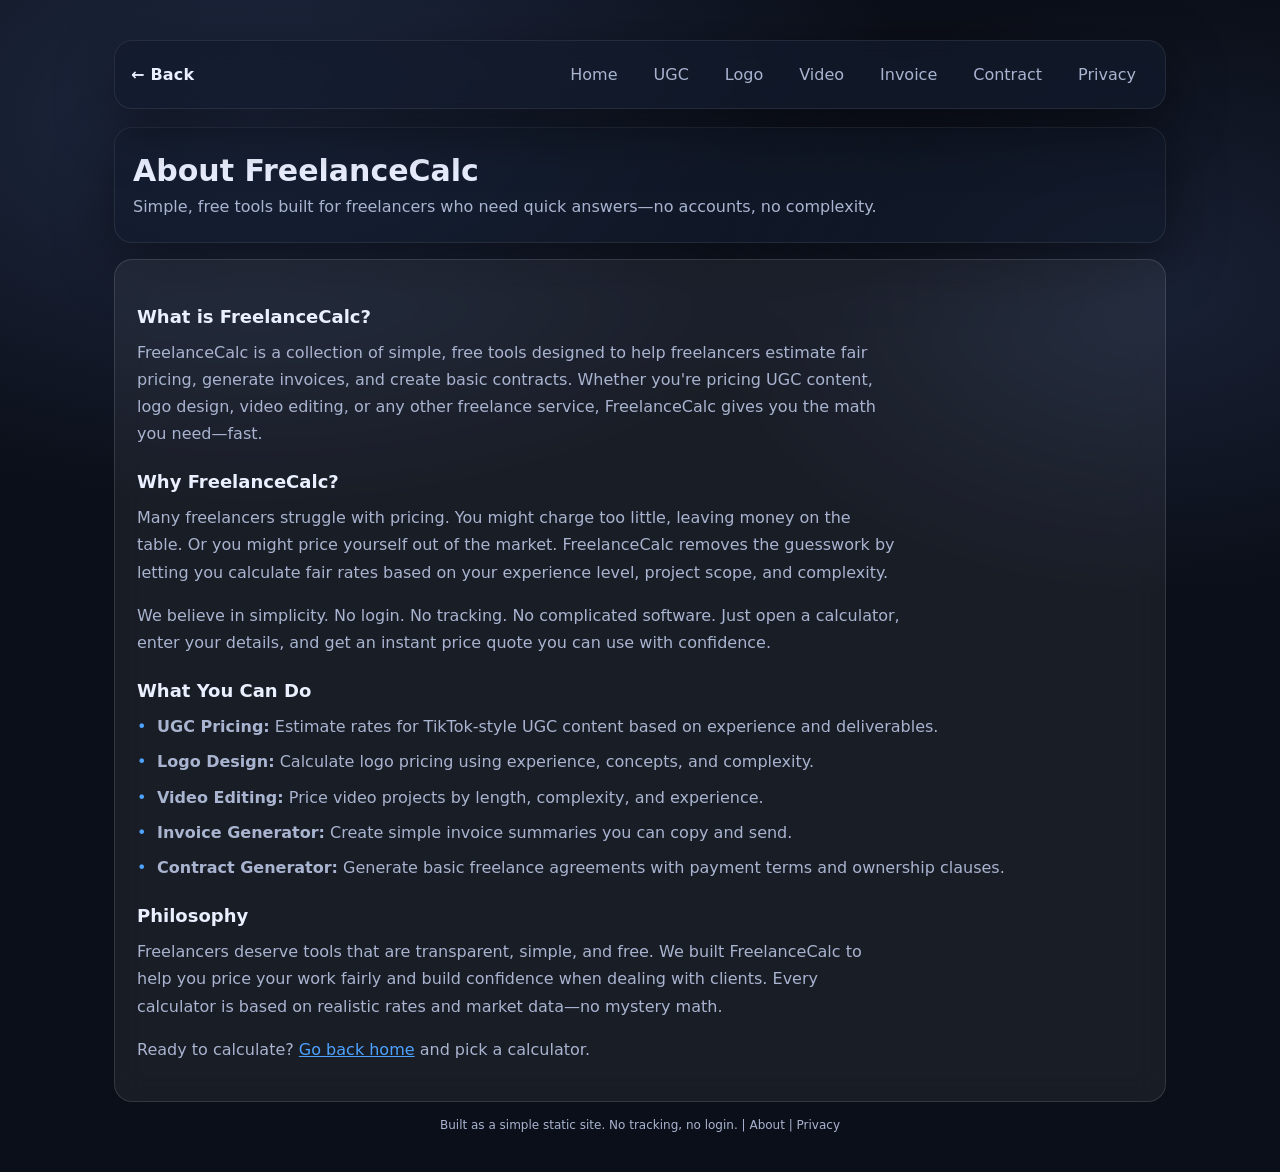
==== about.html/about.html @ f02cfab7 "test" ====
<!doctype html>
<html lang="en">
<head>
  <meta charset="utf-8" />
  <meta name="viewport" content="width=device-width, initial-scale=1" />
  <title>About FreelanceCalc</title>
  <meta name="description" content="Simple free tools for freelancers to estimate pricing, generate invoices, and create contracts." />
  <link rel="stylesheet" href="../style.css/style.css" />
  <style>
    .content-section {
      margin-top: 20px;
    }

    .content-section h2 {
      font-size: 18px;
      margin: 24px 0 12px 0;
      color: var(--text);
    }

    .content-section p {
      line-height: 1.7;
      color: var(--muted);
      margin: 0 0 16px 0;
      max-width: 75ch;
    }

    .content-section ul {
      list-style: none;
      padding: 0;
      margin: 0 0 16px 0;
    }

    .content-section li {
      line-height: 1.7;
      color: var(--muted);
      margin: 8px 0;
      padding-left: 20px;
      position: relative;
    }

    .content-section li:before {
      content: "•";
      position: absolute;
      left: 0;
      color: var(--accent);
    }
  </style>
</head>

<body>
  <div class="container">
    <div class="nav">
      <div class="brand">
        <a href="../index.html/index.html" style="text-decoration: none; display: flex; align-items: center; gap: 10px; font-weight: 800;">← Back</a>
      </div>
      <div class="navlinks">
        <a href="../index.html/index.html">Home</a>
        <a href="../ugc.html/ugc.html">UGC</a>
        <a href="../logo.html/logo.html">Logo</a>
        <a href="../video.html/video.html">Video</a>
        <a href="../invoice.html/invoice.html">Invoice</a>
        <a href="../contract.html/contract.html">Contract</a>
        <a href="../privacy.html/privacy.html">Privacy</a>
      </div>
    </div>

    <div class="hero">
      <h1>About FreelanceCalc</h1>
      <p>Simple, free tools built for freelancers who need quick answers—no accounts, no complexity.</p>
    </div>

    <div class="grid">
      <div class="card">
        <div class="content-section">
          <h2>What is FreelanceCalc?</h2>
          <p>
            FreelanceCalc is a collection of simple, free tools designed to help freelancers estimate fair pricing, generate invoices, and create basic contracts. Whether you're pricing UGC content, logo design, video editing, or any other freelance service, FreelanceCalc gives you the math you need—fast.
          </p>

          <h2>Why FreelanceCalc?</h2>
          <p>
            Many freelancers struggle with pricing. You might charge too little, leaving money on the table. Or you might price yourself out of the market. FreelanceCalc removes the guesswork by letting you calculate fair rates based on your experience level, project scope, and complexity.
          </p>
          <p>
            We believe in simplicity. No login. No tracking. No complicated software. Just open a calculator, enter your details, and get an instant price quote you can use with confidence.
          </p>

          <h2>What You Can Do</h2>
          <ul>
            <li><strong>UGC Pricing:</strong> Estimate rates for TikTok-style UGC content based on experience and deliverables.</li>
            <li><strong>Logo Design:</strong> Calculate logo pricing using experience, concepts, and complexity.</li>
            <li><strong>Video Editing:</strong> Price video projects by length, complexity, and experience.</li>
            <li><strong>Invoice Generator:</strong> Create simple invoice summaries you can copy and send.</li>
            <li><strong>Contract Generator:</strong> Generate basic freelance agreements with payment terms and ownership clauses.</li>
          </ul>

          <h2>Philosophy</h2>
          <p>
            Freelancers deserve tools that are transparent, simple, and free. We built FreelanceCalc to help you price your work fairly and build confidence when dealing with clients. Every calculator is based on realistic rates and market data—no mystery math.
          </p>
          <p>
            Ready to calculate? <a href="../index.html/index.html" style="color: var(--accent); text-decoration: underline;">Go back home</a> and pick a calculator.
          </p>
        </div>
      </div>
    </div>

    <div class="footer">
      Built as a simple static site. No tracking, no login. | <a href="../about.html/about.html">About</a> | <a href="../privacy.html/privacy.html">Privacy</a>
    </div>
  </div>
</body>
</html>
---- style.css/style.css ----
:root {
  --bg: #0b0f19;
  --card: #121a2b;
  --text: #eaf0ff;
  --muted: #a9b4d0;
  --accent: #4da3ff;
  --border: rgba(255,255,255,0.08);
  --shadow: 0 18px 60px rgba(0,0,0,0.45);
  --radius: 18px;
  --max: 1100px;
  --font: system-ui, -apple-system, Segoe UI, Roboto, Arial, sans-serif;
}

* { box-sizing: border-box; }

body {
  margin: 0;
  font-family: var(--font);
  background: radial-gradient(1200px 700px at 20% 10%, rgba(122,162,255,0.18), transparent 55%),
              radial-gradient(900px 600px at 90% 25%, rgba(122,162,255,0.12), transparent 50%),
              var(--bg);
  color: var(--text);
  min-height: 100vh;
}

a { color: inherit; text-decoration: none; }

.container {
  max-width: var(--max);
  width: 100%;
  margin: 0 auto;
  padding: 40px 24px;
}

.nav {
  display: flex;
  justify-content: space-between;
  align-items: center;
  gap: 14px;
  padding: 14px 16px;
  background: rgba(18,26,43,0.75);
  border: 1px solid var(--border);
  border-radius: var(--radius);
  box-shadow: var(--shadow);
  backdrop-filter: blur(10px);
}

.brand {
  display: flex;
  align-items: center;
  gap: 10px;
  font-weight: 800;
  letter-spacing: 0.2px;
}

.badge {
  font-size: 12px;
  padding: 6px 10px;
  border-radius: 999px;
  border: 1px solid var(--border);
  color: var(--muted);
}

.navlinks {
  display: flex;
  gap: 10px;
  flex-wrap: wrap;
}

.navlinks a {
  padding: 9px 12px;
  border-radius: 999px;
  border: 1px solid transparent;
  color: var(--muted);
  transition: 0.15s ease;
}

.navlinks a:hover {
  color: var(--text);
  border-color: var(--border);
  background: rgba(255,255,255,0.03);
}

.hero {
  margin-top: 18px;
  padding: 26px 18px;
  border-radius: var(--radius);
  border: 1px solid var(--border);
  background: rgba(18,26,43,0.55);
  box-shadow: var(--shadow);
}

.hero h1 {
  margin: 0 0 8px;
  font-size: 30px;
  line-height: 1.15;
}

.hero p {
  margin: 0;
  color: var(--muted);
  max-width: 75ch;
}

.grid {
  display: grid;
  grid-template-columns: repeat(12, 1fr);
  gap: 14px;
  margin-top: 16px;
}

.card {
  grid-column: span 12;
  background: rgba(255, 255, 255, 0.06);
  border: 1px solid rgba(255, 255, 255, 0.12);
  border-radius: 18px;
  padding: 22px;
  backdrop-filter: blur(14px);
  transition: transform 0.15s ease, border 0.15s ease;
}

.card:hover {
  transform: translateY(-4px);
  border: 1px solid rgba(255, 255, 255, 0.22);
}

@media (min-width: 820px) {
  .card.half { grid-column: span 6; }
  .card.third { grid-column: span 4; }
}

.card h2 {
  margin: 0 0 6px;
  font-size: 18px;
}

.card p {
  margin: 0;
  color: var(--muted);
}

.button {
  display: inline-flex;
  align-items: center;
  justify-content: center;
  gap: 10px;
  margin-top: 14px;
  background: var(--accent);
  color: white;
  border: none;
  border-radius: 12px;
  padding: 10px 16px;
  font-weight: 600;
  cursor: pointer;
  transition: 0.15s ease;
}

.button:hover {
  transform: translateY(-1px);
  background: rgba(122,162,255,0.16);
}

.form {
  display: grid;
  gap: 12px;
  margin-top: 10px;
}

.row {
  display: grid;
  gap: 10px;
}

@media (min-width: 720px) {
  .row.two { grid-template-columns: 1fr 1fr; }
  .row.three { grid-template-columns: 1fr 1fr 1fr; }
}

label {
  display: grid;
  gap: 6px;
  font-size: 13px;
  color: var(--muted);
}

input, select {
  width: 100%;
  padding: 12px 12px;
  border-radius: 14px;
  border: 1px solid var(--border);
  background: rgba(255,255,255,0.03);
  color: var(--text);
  outline: none;
}

input::placeholder { color: rgba(233,240,255,0.35); }

.small {
  font-size: 13px;
  color: var(--muted);
  line-height: 1.45;
}

.results {
  display: grid;
  gap: 10px;
  margin-top: 14px;
  padding: 14px;
  border-radius: 16px;
  border: 1px solid var(--border);
  background: rgba(0,0,0,0.25);
}

.kpi {
  display: flex;
  justify-content: space-between;
  gap: 12px;
  padding: 10px 12px;
  border-radius: 14px;
  border: 1px solid rgba(255,255,255,0.06);
  background: rgba(255,255,255,0.02);
}

.kpi strong { font-size: 15px; }
.kpi span { color: var(--muted); }

.footer {
  margin-top: 16px;
  color: var(--muted);
  font-size: 12px;
  text-align: center;
}

.footer a {
  color: var(--muted);
  text-decoration: none;
  transition: color 0.15s ease;
}

.footer a:hover {
  color: var(--text);
}
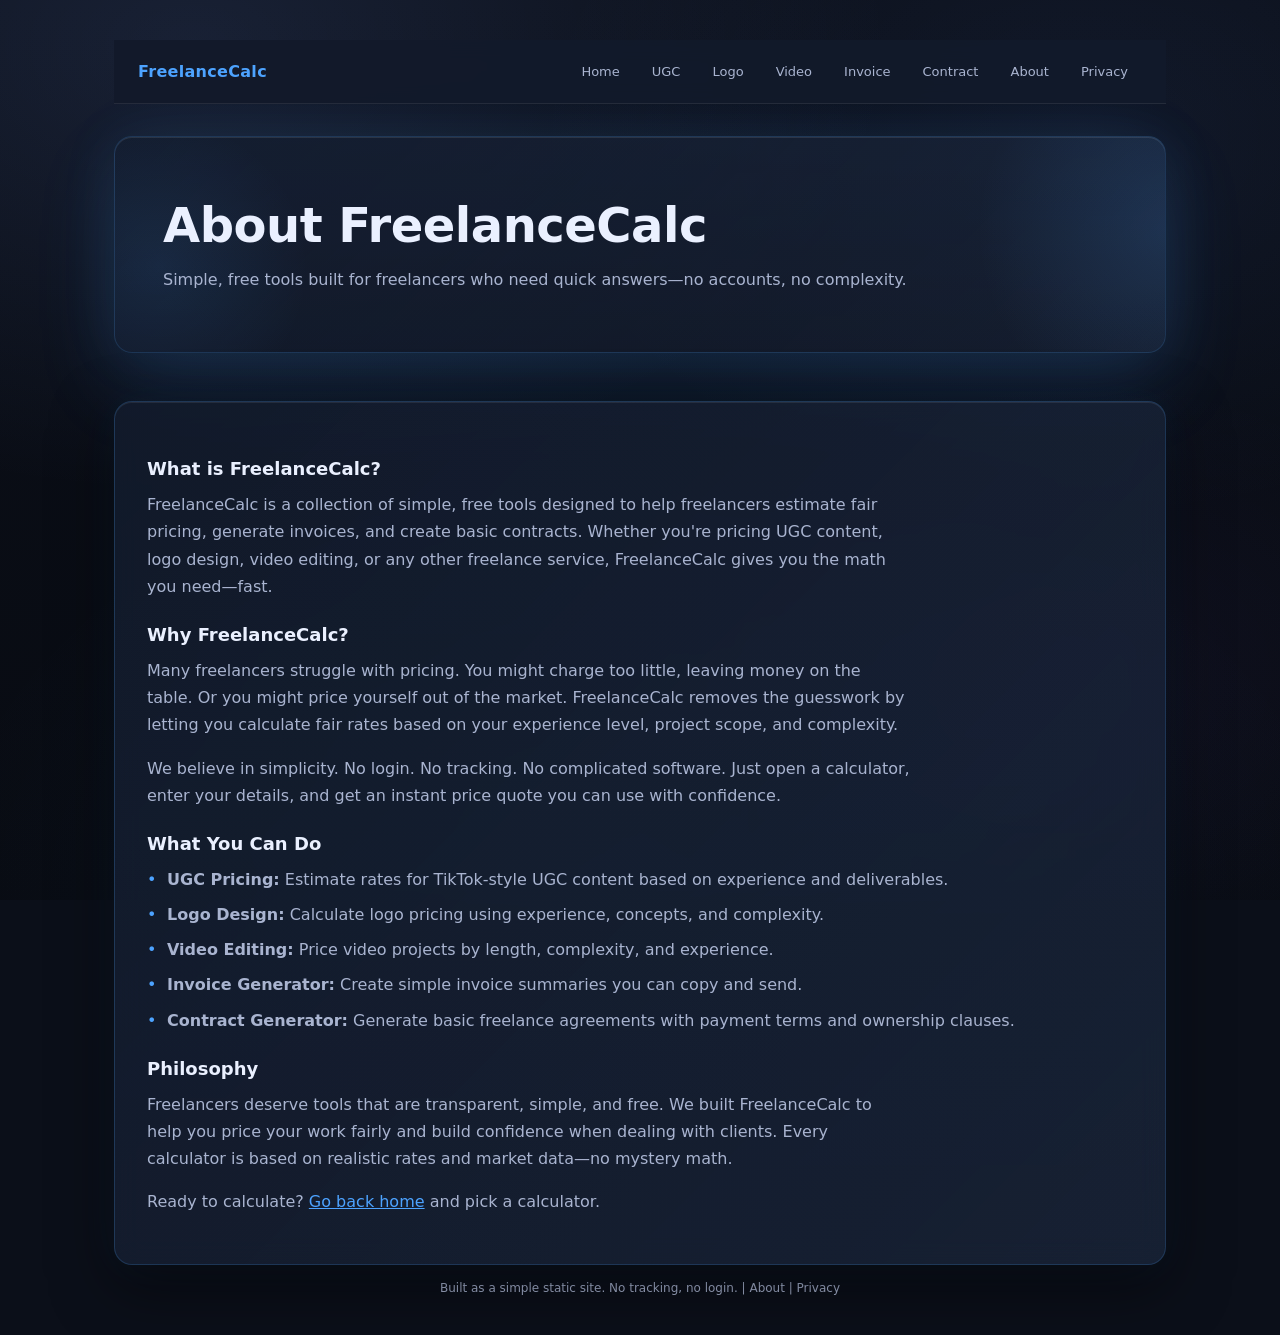
==== commit e4600035: "redesign site layout and improve mobile styling" ====
--- a/about.html/about.html
+++ b/about.html/about.html
@@ -51,7 +51,7 @@
   <div class="container">
     <div class="nav">
       <div class="brand">
-        <a href="../index.html/index.html" style="text-decoration: none; display: flex; align-items: center; gap: 10px; font-weight: 800;">← Back</a>
+        <a href="../index.html/index.html" style="color: var(--accent);">FreelanceCalc</a>
       </div>
       <div class="navlinks">
         <a href="../index.html/index.html">Home</a>
@@ -60,8 +60,24 @@
         <a href="../video.html/video.html">Video</a>
         <a href="../invoice.html/invoice.html">Invoice</a>
         <a href="../contract.html/contract.html">Contract</a>
+        <a href="../about.html/about.html">About</a>
         <a href="../privacy.html/privacy.html">Privacy</a>
       </div>
+      <button class="hamburger" onclick="toggleMobileMenu()">
+        <span></span>
+        <span></span>
+        <span></span>
+      </button>
+    </div>
+    <div class="mobile-menu" id="mobileMenu">
+      <a href="../index.html/index.html">Home</a>
+      <a href="../ugc.html/ugc.html">UGC</a>
+      <a href="../logo.html/logo.html">Logo</a>
+      <a href="../video.html/video.html">Video</a>
+      <a href="../invoice.html/invoice.html">Invoice</a>
+      <a href="../contract.html/contract.html">Contract</a>
+      <a href="../about.html/about.html">About</a>
+      <a href="../privacy.html/privacy.html">Privacy</a>
     </div>
 
     <div class="hero">
@@ -109,5 +125,22 @@
       Built as a simple static site. No tracking, no login. | <a href="../about.html/about.html">About</a> | <a href="../privacy.html/privacy.html">Privacy</a>
     </div>
   </div>
+
+  <script>
+    function toggleMobileMenu() {
+      const menu = document.getElementById('mobileMenu');
+      const hamburger = document.querySelector('.hamburger');
+      menu.classList.toggle('active');
+      hamburger.classList.toggle('active');
+      
+      // Close menu when a link is clicked
+      menu.querySelectorAll('a').forEach(link => {
+        link.addEventListener('click', () => {
+          menu.classList.remove('active');
+          hamburger.classList.remove('active');
+        });
+      });
+    }
+  </script>
 </body>
 </html>
--- a/style.css/style.css
+++ b/style.css/style.css
@@ -16,9 +16,14 @@
 body {
   margin: 0;
   font-family: var(--font);
-  background: radial-gradient(1200px 700px at 20% 10%, rgba(122,162,255,0.18), transparent 55%),
-              radial-gradient(900px 600px at 90% 25%, rgba(122,162,255,0.12), transparent 50%),
-              var(--bg);
+  background: 
+    radial-gradient(1400px 900px at 15% 5%, rgba(122,162,255,0.12), transparent 50%),
+    radial-gradient(1000px 700px at 85% 15%, rgba(100,150,255,0.08), transparent 55%),
+    radial-gradient(1200px 800px at 50% 100%, rgba(77,163,255,0.06), transparent 60%),
+    radial-gradient(800px 600px at 85% 75%, rgba(150,100,255,0.05), transparent 50%),
+    linear-gradient(180deg, rgba(11,15,25,0.95) 0%, rgba(8,11,18,1) 100%),
+    var(--bg);
+  background-attachment: fixed;
   color: var(--text);
   min-height: 100vh;
 }
@@ -36,70 +41,265 @@
   display: flex;
   justify-content: space-between;
   align-items: center;
-  gap: 14px;
-  padding: 14px 16px;
-  background: rgba(18,26,43,0.75);
-  border: 1px solid var(--border);
-  border-radius: var(--radius);
-  box-shadow: var(--shadow);
+  padding: 16px 24px;
+  background: rgba(18,26,43,0.95);
+  border-bottom: 1px solid var(--border);
   backdrop-filter: blur(10px);
+  position: sticky;
+  top: 0;
+  z-index: 1000;
 }
 
 .brand {
   display: flex;
   align-items: center;
-  gap: 10px;
+  gap: 8px;
   font-weight: 800;
-  letter-spacing: 0.2px;
+  font-size: 16px;
+  letter-spacing: 0.3px;
+  color: var(--accent);
+}
+
+.brand a {
+  display: flex;
+  align-items: center;
+  gap: 8px;
+  text-decoration: none;
+  color: var(--accent);
 }
 
 .badge {
-  font-size: 12px;
-  padding: 6px 10px;
-  border-radius: 999px;
-  border: 1px solid var(--border);
-  color: var(--muted);
+  font-size: 11px;
+  padding: 4px 8px;
+  border-radius: 4px;
+  background: rgba(77,163,255,0.15);
+  color: var(--accent);
+  font-weight: 600;
+  letter-spacing: 0.5px;
 }
 
 .navlinks {
   display: flex;
-  gap: 10px;
+  gap: 4px;
+  align-items: center;
   flex-wrap: wrap;
 }
 
 .navlinks a {
-  padding: 9px 12px;
-  border-radius: 999px;
-  border: 1px solid transparent;
-  color: var(--muted);
-  transition: 0.15s ease;
+  padding: 8px 14px;
+  border-radius: 6px;
+  color: var(--muted);
+  font-size: 13px;
+  font-weight: 500;
+  transition: all 0.2s ease;
+  white-space: nowrap;
 }
 
 .navlinks a:hover {
   color: var(--text);
-  border-color: var(--border);
-  background: rgba(255,255,255,0.03);
+  background: rgba(77,163,255,0.1);
+}
+
+/* Hamburger Menu */
+.hamburger {
+  display: none;
+  flex-direction: column;
+  gap: 5px;
+  background: none;
+  border: none;
+  cursor: pointer;
+  padding: 8px;
+  align-items: center;
+}
+
+.hamburger span {
+  display: block;
+  width: 24px;
+  height: 2px;
+  background: var(--text);
+  border-radius: 2px;
+  transition: all 0.3s ease;
+}
+
+.hamburger.active span:nth-child(1) {
+  transform: rotate(45deg) translate(8px, 8px);
+}
+
+.hamburger.active span:nth-child(2) {
+  opacity: 0;
+}
+
+.hamburger.active span:nth-child(3) {
+  transform: rotate(-45deg) translate(8px, -8px);
+}
+
+/* Mobile Menu */
+.mobile-menu {
+  display: none;
+  position: absolute;
+  top: 100%;
+  left: 0;
+  right: 0;
+  background: rgba(18,26,43,0.98);
+  border-bottom: 1px solid var(--border);
+  backdrop-filter: blur(10px);
+  animation: slideDown 0.3s ease;
+}
+
+@keyframes slideDown {
+  from {
+    opacity: 0;
+    transform: translateY(-10px);
+  }
+  to {
+    opacity: 1;
+    transform: translateY(0);
+  }
+}
+
+.mobile-menu a {
+  display: block;
+  padding: 12px 24px;
+  color: var(--muted);
+  font-size: 14px;
+  border-bottom: 1px solid rgba(255,255,255,0.05);
+  transition: all 0.2s ease;
+}
+
+.mobile-menu a:hover {
+  color: var(--text);
+  background: rgba(77,163,255,0.1);
+}
+
+.mobile-menu.active {
+  display: block;
+}
+
+/* Responsive */
+@media (max-width: 768px) {
+  .nav {
+    padding: 12px 16px;
+  }
+
+  .navlinks {
+    display: none;
+  }
+
+  .hamburger {
+    display: flex;
+  }
+
+  .container {
+    padding: 24px 16px;
+  }
+
+  .hero {
+    margin-top: 24px;
+    margin-bottom: 40px;
+    padding: 40px 24px;
+  }
+
+  .hero h1 {
+    font-size: 36px;
+  }
+
+  .hero-subtitle {
+    margin-bottom: 12px;
+    font-size: 12px;
+  }
+
+  .hero p {
+    font-size: 15px;
+  }
+
+  .card {
+    padding: 24px;
+    margin-bottom: 16px;
+  }
+
+  .button {
+    padding: 11px 20px;
+    font-size: 13px;
+    width: 100%;
+  }
+
+  .button.secondary {
+    width: auto;
+  }
 }
 
 .hero {
-  margin-top: 18px;
-  padding: 26px 18px;
+  margin-top: 32px;
+  margin-bottom: 48px;
+  padding: 60px 48px;
   border-radius: var(--radius);
-  border: 1px solid var(--border);
-  background: rgba(18,26,43,0.55);
-  box-shadow: var(--shadow);
+  border: 1px solid rgba(77,163,255,0.2);
+  background: linear-gradient(135deg, rgba(18,26,43,0.8) 0%, rgba(26,36,56,0.6) 100%),
+              linear-gradient(to bottom, rgba(77,163,255,0.08), rgba(18,26,43,0.02));
+  box-shadow: 0 32px 80px rgba(77,163,255,0.15),
+              0 0 60px rgba(77,163,255,0.08),
+              inset 0 1px 0 rgba(255,255,255,0.1);
+  position: relative;
+  overflow: hidden;
+}
+
+.hero::before {
+  content: '';
+  position: absolute;
+  top: -50%;
+  right: -20%;
+  width: 400px;
+  height: 400px;
+  background: radial-gradient(circle, rgba(77,163,255,0.15), transparent 70%);
+  border-radius: 50%;
+  pointer-events: none;
+}
+
+.hero::after {
+  content: '';
+  position: absolute;
+  bottom: -30%;
+  left: -10%;
+  width: 300px;
+  height: 300px;
+  background: radial-gradient(circle, rgba(77,163,255,0.1), transparent 70%);
+  border-radius: 50%;
+  pointer-events: none;
 }
 
 .hero h1 {
-  margin: 0 0 8px;
-  font-size: 30px;
-  line-height: 1.15;
+  margin: 0 0 12px;
+  font-size: 48px;
+  line-height: 1.2;
+  font-weight: 800;
+  letter-spacing: -0.5px;
+  position: relative;
+  z-index: 1;
+}
+
+.hero-subtitle {
+  display: inline-block;
+  margin-bottom: 16px;
+  padding: 8px 16px;
+  font-size: 13px;
+  font-weight: 600;
+  letter-spacing: 0.8px;
+  text-transform: uppercase;
+  color: var(--accent);
+  background: rgba(77,163,255,0.15);
+  border-radius: 20px;
+  position: relative;
+  z-index: 1;
 }
 
 .hero p {
   margin: 0;
   color: var(--muted);
   max-width: 75ch;
+  font-size: 16px;
+  line-height: 1.6;
+  position: relative;
+  z-index: 1;
 }
 
 .grid {
@@ -111,17 +311,37 @@
 
 .card {
   grid-column: span 12;
-  background: rgba(255, 255, 255, 0.06);
-  border: 1px solid rgba(255, 255, 255, 0.12);
+  background: linear-gradient(135deg, rgba(18,26,43,0.9) 0%, rgba(26,36,56,0.7) 100%),
+              linear-gradient(to bottom, rgba(77,163,255,0.05), transparent);
+  border: 1px solid rgba(77,163,255,0.2);
   border-radius: 18px;
-  padding: 22px;
+  padding: 32px;
   backdrop-filter: blur(14px);
-  transition: transform 0.15s ease, border 0.15s ease;
+  transition: all 0.25s ease;
+  box-shadow: 0 20px 60px rgba(0,0,0,0.5),
+              0 0 40px rgba(77,163,255,0.08),
+              inset 0 1px 0 rgba(255,255,255,0.08);
+  position: relative;
+  overflow: hidden;
+}
+
+.card::before {
+  content: '';
+  position: absolute;
+  top: 0;
+  left: 0;
+  right: 0;
+  bottom: 0;
+  background: linear-gradient(135deg, transparent 0%, rgba(77,163,255,0.02) 100%);
+  pointer-events: none;
 }
 
 .card:hover {
-  transform: translateY(-4px);
-  border: 1px solid rgba(255, 255, 255, 0.22);
+  transform: translateY(-8px);
+  border: 1px solid rgba(77,163,255,0.35);
+  box-shadow: 0 32px 80px rgba(77,163,255,0.15),
+              0 0 60px rgba(77,163,255,0.12),
+              inset 0 1px 0 rgba(255,255,255,0.1);
 }
 
 @media (min-width: 820px) {
@@ -130,13 +350,19 @@
 }
 
 .card h2 {
-  margin: 0 0 6px;
+  margin: 0 0 12px;
   font-size: 18px;
+  font-weight: 700;
+  position: relative;
+  z-index: 1;
 }
 
 .card p {
-  margin: 0;
-  color: var(--muted);
+  margin: 0 0 24px;
+  color: var(--muted);
+  line-height: 1.6;
+  position: relative;
+  z-index: 1;
 }
 
 .button {
@@ -144,20 +370,57 @@
   align-items: center;
   justify-content: center;
   gap: 10px;
-  margin-top: 14px;
-  background: var(--accent);
+  margin-top: 8px;
+  background: linear-gradient(135deg, var(--accent) 0%, #3a8fe6 100%);
   color: white;
-  border: none;
+  border: 1px solid rgba(77,163,255,0.4);
   border-radius: 12px;
-  padding: 10px 16px;
-  font-weight: 600;
+  padding: 12px 24px;
+  font-weight: 700;
+  font-size: 14px;
   cursor: pointer;
-  transition: 0.15s ease;
+  transition: all 0.2s ease;
+  box-shadow: 0 8px 24px rgba(77,163,255,0.2),
+              0 4px 12px rgba(0,0,0,0.15);
+  text-transform: none;
+  letter-spacing: 0.3px;
+  position: relative;
+  overflow: hidden;
+}
+
+.button::before {
+  content: '';
+  position: absolute;
+  top: 0;
+  left: -100%;
+  width: 100%;
+  height: 100%;
+  background: rgba(255,255,255,0.2);
+  transition: left 0.4s ease;
 }
 
 .button:hover {
-  transform: translateY(-1px);
-  background: rgba(122,162,255,0.16);
+  transform: translateY(-2px);
+  box-shadow: 0 12px 32px rgba(77,163,255,0.3),
+              0 6px 16px rgba(0,0,0,0.2);
+  border: 1px solid rgba(77,163,255,0.6);
+}
+
+.button:hover::before {
+  left: 100%;
+}
+
+.button.secondary {
+  background: rgba(77,163,255,0.15);
+  color: var(--accent);
+  border: 1px solid rgba(77,163,255,0.3);
+  box-shadow: 0 4px 12px rgba(0,0,0,0.1);
+}
+
+.button.secondary:hover {
+  background: rgba(77,163,255,0.25);
+  border: 1px solid rgba(77,163,255,0.5);
+  box-shadow: 0 8px 20px rgba(77,163,255,0.15);
 }
 
 .form {
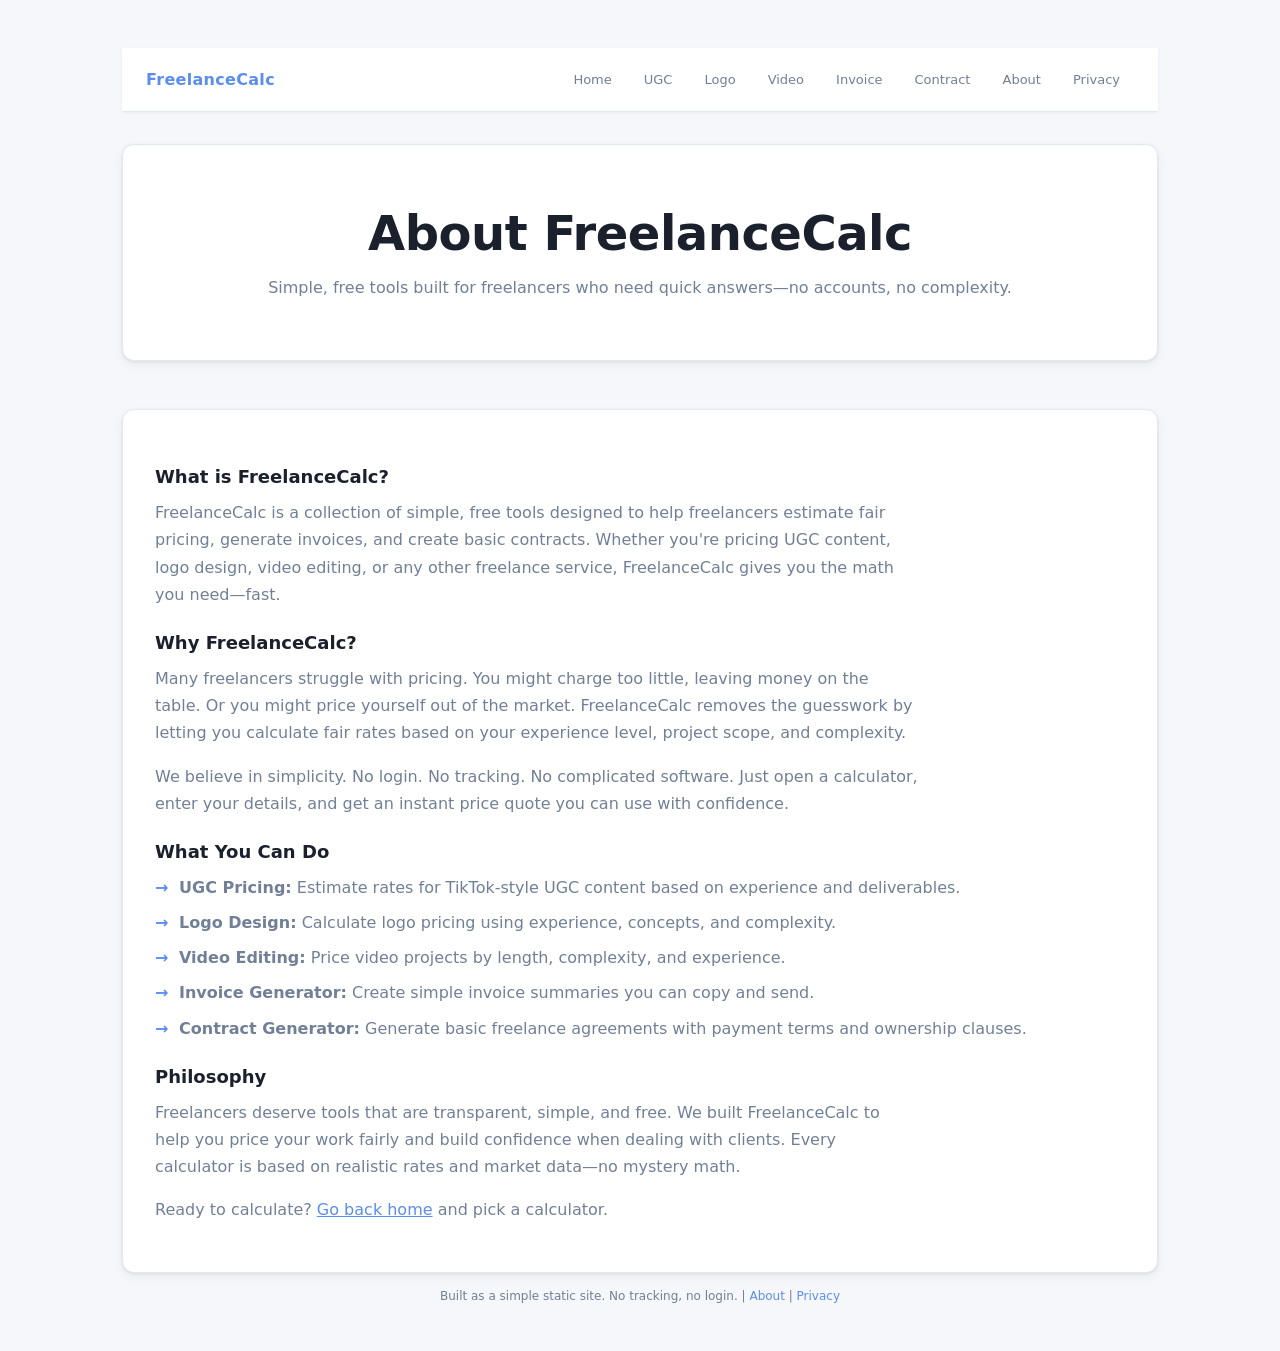
==== commit f045f643: "redesign site layout and improve mobile styling" ====
--- a/about.html/about.html
+++ b/about.html/about.html
@@ -34,15 +34,16 @@
       line-height: 1.7;
       color: var(--muted);
       margin: 8px 0;
-      padding-left: 20px;
+      padding-left: 24px;
       position: relative;
     }
 
     .content-section li:before {
-      content: "•";
+      content: "→";
       position: absolute;
       left: 0;
       color: var(--accent);
+      font-weight: bold;
     }
   </style>
 </head>
@@ -132,15 +133,22 @@
       const hamburger = document.querySelector('.hamburger');
       menu.classList.toggle('active');
       hamburger.classList.toggle('active');
+    }
+
+    // Set up menu link click handlers on page load
+    document.addEventListener('DOMContentLoaded', function() {
+      const menu = document.getElementById('mobileMenu');
+      const hamburger = document.querySelector('.hamburger');
       
-      // Close menu when a link is clicked
-      menu.querySelectorAll('a').forEach(link => {
-        link.addEventListener('click', () => {
-          menu.classList.remove('active');
-          hamburger.classList.remove('active');
+      if (menu && hamburger) {
+        menu.querySelectorAll('a').forEach(link => {
+          link.addEventListener('click', () => {
+            menu.classList.remove('active');
+            hamburger.classList.remove('active');
+          });
         });
-      });
-    }
+      }
+    });
   </script>
 </body>
 </html>
--- a/style.css/style.css
+++ b/style.css/style.css
@@ -1,12 +1,12 @@
 :root {
-  --bg: #0b0f19;
-  --card: #121a2b;
-  --text: #eaf0ff;
-  --muted: #a9b4d0;
-  --accent: #4da3ff;
-  --border: rgba(255,255,255,0.08);
-  --shadow: 0 18px 60px rgba(0,0,0,0.45);
-  --radius: 18px;
+  --bg: #f5f7fa;
+  --card: #ffffff;
+  --text: #1a202c;
+  --muted: #718096;
+  --accent: #5b8def;
+  --border: #e2e8f0;
+  --shadow: 0 1px 3px rgba(0,0,0,0.08), 0 4px 12px rgba(0,0,0,0.05);
+  --radius: 12px;
   --max: 1100px;
   --font: system-ui, -apple-system, Segoe UI, Roboto, Arial, sans-serif;
 }
@@ -16,14 +16,7 @@
 body {
   margin: 0;
   font-family: var(--font);
-  background: 
-    radial-gradient(1400px 900px at 15% 5%, rgba(122,162,255,0.12), transparent 50%),
-    radial-gradient(1000px 700px at 85% 15%, rgba(100,150,255,0.08), transparent 55%),
-    radial-gradient(1200px 800px at 50% 100%, rgba(77,163,255,0.06), transparent 60%),
-    radial-gradient(800px 600px at 85% 75%, rgba(150,100,255,0.05), transparent 50%),
-    linear-gradient(180deg, rgba(11,15,25,0.95) 0%, rgba(8,11,18,1) 100%),
-    var(--bg);
-  background-attachment: fixed;
+  background: var(--bg);
   color: var(--text);
   min-height: 100vh;
 }
@@ -42,12 +35,12 @@
   justify-content: space-between;
   align-items: center;
   padding: 16px 24px;
-  background: rgba(18,26,43,0.95);
+  background: var(--card);
   border-bottom: 1px solid var(--border);
-  backdrop-filter: blur(10px);
   position: sticky;
   top: 0;
   z-index: 1000;
+  box-shadow: 0 1px 3px rgba(0,0,0,0.05);
 }
 
 .brand {
@@ -72,7 +65,7 @@
   font-size: 11px;
   padding: 4px 8px;
   border-radius: 4px;
-  background: rgba(77,163,255,0.15);
+  background: rgba(91,141,239,0.1);
   color: var(--accent);
   font-weight: 600;
   letter-spacing: 0.5px;
@@ -96,8 +89,8 @@
 }
 
 .navlinks a:hover {
-  color: var(--text);
-  background: rgba(77,163,255,0.1);
+  color: var(--accent);
+  background: rgba(91,141,239,0.08);
 }
 
 /* Hamburger Menu */
@@ -140,10 +133,10 @@
   top: 100%;
   left: 0;
   right: 0;
-  background: rgba(18,26,43,0.98);
+  background: var(--card);
   border-bottom: 1px solid var(--border);
-  backdrop-filter: blur(10px);
   animation: slideDown 0.3s ease;
+  box-shadow: 0 2px 8px rgba(0,0,0,0.05);
 }
 
 @keyframes slideDown {
@@ -162,13 +155,13 @@
   padding: 12px 24px;
   color: var(--muted);
   font-size: 14px;
-  border-bottom: 1px solid rgba(255,255,255,0.05);
+  border-bottom: 1px solid var(--border);
   transition: all 0.2s ease;
 }
 
 .mobile-menu a:hover {
-  color: var(--text);
-  background: rgba(77,163,255,0.1);
+  color: var(--accent);
+  background: rgba(91,141,239,0.05);
 }
 
 .mobile-menu.active {
@@ -233,38 +226,12 @@
   margin-bottom: 48px;
   padding: 60px 48px;
   border-radius: var(--radius);
-  border: 1px solid rgba(77,163,255,0.2);
-  background: linear-gradient(135deg, rgba(18,26,43,0.8) 0%, rgba(26,36,56,0.6) 100%),
-              linear-gradient(to bottom, rgba(77,163,255,0.08), rgba(18,26,43,0.02));
-  box-shadow: 0 32px 80px rgba(77,163,255,0.15),
-              0 0 60px rgba(77,163,255,0.08),
-              inset 0 1px 0 rgba(255,255,255,0.1);
+  border: 1px solid var(--border);
+  background: var(--card);
+  box-shadow: var(--shadow);
   position: relative;
   overflow: hidden;
-}
-
-.hero::before {
-  content: '';
-  position: absolute;
-  top: -50%;
-  right: -20%;
-  width: 400px;
-  height: 400px;
-  background: radial-gradient(circle, rgba(77,163,255,0.15), transparent 70%);
-  border-radius: 50%;
-  pointer-events: none;
-}
-
-.hero::after {
-  content: '';
-  position: absolute;
-  bottom: -30%;
-  left: -10%;
-  width: 300px;
-  height: 300px;
-  background: radial-gradient(circle, rgba(77,163,255,0.1), transparent 70%);
-  border-radius: 50%;
-  pointer-events: none;
+  text-align: center;
 }
 
 .hero h1 {
@@ -275,6 +242,7 @@
   letter-spacing: -0.5px;
   position: relative;
   z-index: 1;
+  color: var(--text);
 }
 
 .hero-subtitle {
@@ -286,7 +254,7 @@
   letter-spacing: 0.8px;
   text-transform: uppercase;
   color: var(--accent);
-  background: rgba(77,163,255,0.15);
+  background: rgba(91,141,239,0.1);
   border-radius: 20px;
   position: relative;
   z-index: 1;
@@ -300,48 +268,33 @@
   line-height: 1.6;
   position: relative;
   z-index: 1;
+  margin-left: auto;
+  margin-right: auto;
 }
 
 .grid {
   display: grid;
   grid-template-columns: repeat(12, 1fr);
-  gap: 14px;
-  margin-top: 16px;
+  gap: 28px;
+  margin-top: 32px;
 }
 
 .card {
   grid-column: span 12;
-  background: linear-gradient(135deg, rgba(18,26,43,0.9) 0%, rgba(26,36,56,0.7) 100%),
-              linear-gradient(to bottom, rgba(77,163,255,0.05), transparent);
-  border: 1px solid rgba(77,163,255,0.2);
-  border-radius: 18px;
+  background: var(--card);
+  border: 1px solid var(--border);
+  border-radius: var(--radius);
   padding: 32px;
-  backdrop-filter: blur(14px);
   transition: all 0.25s ease;
-  box-shadow: 0 20px 60px rgba(0,0,0,0.5),
-              0 0 40px rgba(77,163,255,0.08),
-              inset 0 1px 0 rgba(255,255,255,0.08);
+  box-shadow: var(--shadow);
   position: relative;
   overflow: hidden;
 }
 
-.card::before {
-  content: '';
-  position: absolute;
-  top: 0;
-  left: 0;
-  right: 0;
-  bottom: 0;
-  background: linear-gradient(135deg, transparent 0%, rgba(77,163,255,0.02) 100%);
-  pointer-events: none;
-}
-
 .card:hover {
-  transform: translateY(-8px);
-  border: 1px solid rgba(77,163,255,0.35);
-  box-shadow: 0 32px 80px rgba(77,163,255,0.15),
-              0 0 60px rgba(77,163,255,0.12),
-              inset 0 1px 0 rgba(255,255,255,0.1);
+  transform: translateY(-4px);
+  border: 1px solid rgba(91,141,239,0.3);
+  box-shadow: 0 8px 24px rgba(91,141,239,0.12), 0 2px 8px rgba(0,0,0,0.08);
 }
 
 @media (min-width: 820px) {
@@ -355,6 +308,7 @@
   font-weight: 700;
   position: relative;
   z-index: 1;
+  color: var(--text);
 }
 
 .card p {
@@ -371,56 +325,40 @@
   justify-content: center;
   gap: 10px;
   margin-top: 8px;
-  background: linear-gradient(135deg, var(--accent) 0%, #3a8fe6 100%);
+  background: var(--accent);
   color: white;
-  border: 1px solid rgba(77,163,255,0.4);
-  border-radius: 12px;
-  padding: 12px 24px;
+  border: none;
+  border-radius: 20px;
+  padding: 12px 28px;
   font-weight: 700;
   font-size: 14px;
   cursor: pointer;
   transition: all 0.2s ease;
-  box-shadow: 0 8px 24px rgba(77,163,255,0.2),
-              0 4px 12px rgba(0,0,0,0.15);
+  box-shadow: 0 2px 8px rgba(91,141,239,0.25);
   text-transform: none;
   letter-spacing: 0.3px;
   position: relative;
   overflow: hidden;
 }
 
-.button::before {
-  content: '';
-  position: absolute;
-  top: 0;
-  left: -100%;
-  width: 100%;
-  height: 100%;
-  background: rgba(255,255,255,0.2);
-  transition: left 0.4s ease;
-}
-
 .button:hover {
   transform: translateY(-2px);
-  box-shadow: 0 12px 32px rgba(77,163,255,0.3),
-              0 6px 16px rgba(0,0,0,0.2);
-  border: 1px solid rgba(77,163,255,0.6);
-}
-
-.button:hover::before {
-  left: 100%;
+  box-shadow: 0 6px 16px rgba(91,141,239,0.35);
+  background: #4873d1;
 }
 
 .button.secondary {
-  background: rgba(77,163,255,0.15);
-  color: var(--accent);
-  border: 1px solid rgba(77,163,255,0.3);
-  box-shadow: 0 4px 12px rgba(0,0,0,0.1);
+  background: transparent;
+  color: var(--accent);
+  border: 2px solid var(--accent);
+  box-shadow: none;
 }
 
 .button.secondary:hover {
-  background: rgba(77,163,255,0.25);
-  border: 1px solid rgba(77,163,255,0.5);
-  box-shadow: 0 8px 20px rgba(77,163,255,0.15);
+  background: rgba(91,141,239,0.08);
+  border-color: #4873d1;
+  color: #4873d1;
+  box-shadow: 0 2px 8px rgba(91,141,239,0.15);
 }
 
 .form {
@@ -444,19 +382,30 @@
   gap: 6px;
   font-size: 13px;
   color: var(--muted);
+  font-weight: 500;
 }
 
 input, select {
   width: 100%;
-  padding: 12px 12px;
-  border-radius: 14px;
+  padding: 12px 14px;
+  border-radius: 8px;
   border: 1px solid var(--border);
-  background: rgba(255,255,255,0.03);
+  background: var(--card);
   color: var(--text);
   outline: none;
-}
-
-input::placeholder { color: rgba(233,240,255,0.35); }
+  font-size: 14px;
+  font-family: inherit;
+  transition: border-color 0.2s ease, box-shadow 0.2s ease;
+}
+
+input:focus, select:focus {
+  border-color: var(--accent);
+  box-shadow: 0 0 0 3px rgba(91,141,239,0.1);
+}
+
+input::placeholder {
+  color: var(--muted);
+}
 
 .small {
   font-size: 13px;
@@ -467,25 +416,31 @@
 .results {
   display: grid;
   gap: 10px;
-  margin-top: 14px;
-  padding: 14px;
-  border-radius: 16px;
+  margin-top: 20px;
+  padding: 16px;
+  border-radius: 10px;
   border: 1px solid var(--border);
-  background: rgba(0,0,0,0.25);
+  background: rgba(91,141,239,0.03);
 }
 
 .kpi {
   display: flex;
   justify-content: space-between;
   gap: 12px;
-  padding: 10px 12px;
-  border-radius: 14px;
-  border: 1px solid rgba(255,255,255,0.06);
-  background: rgba(255,255,255,0.02);
-}
-
-.kpi strong { font-size: 15px; }
-.kpi span { color: var(--muted); }
+  padding: 12px 14px;
+  border-radius: 8px;
+  border: 1px solid var(--border);
+  background: var(--card);
+}
+
+.kpi strong {
+  font-size: 15px;
+  color: var(--text);
+}
+
+.kpi span {
+  color: var(--muted);
+}
 
 .footer {
   margin-top: 16px;
@@ -495,11 +450,18 @@
 }
 
 .footer a {
-  color: var(--muted);
+  color: var(--accent);
   text-decoration: none;
   transition: color 0.15s ease;
 }
 
 .footer a:hover {
-  color: var(--text);
+  color: #4873d1;
+}
+
+/* Additional spacing improvements */
+@media (min-width: 768px) {
+  .container {
+    padding: 48px 32px;
+  }
 }
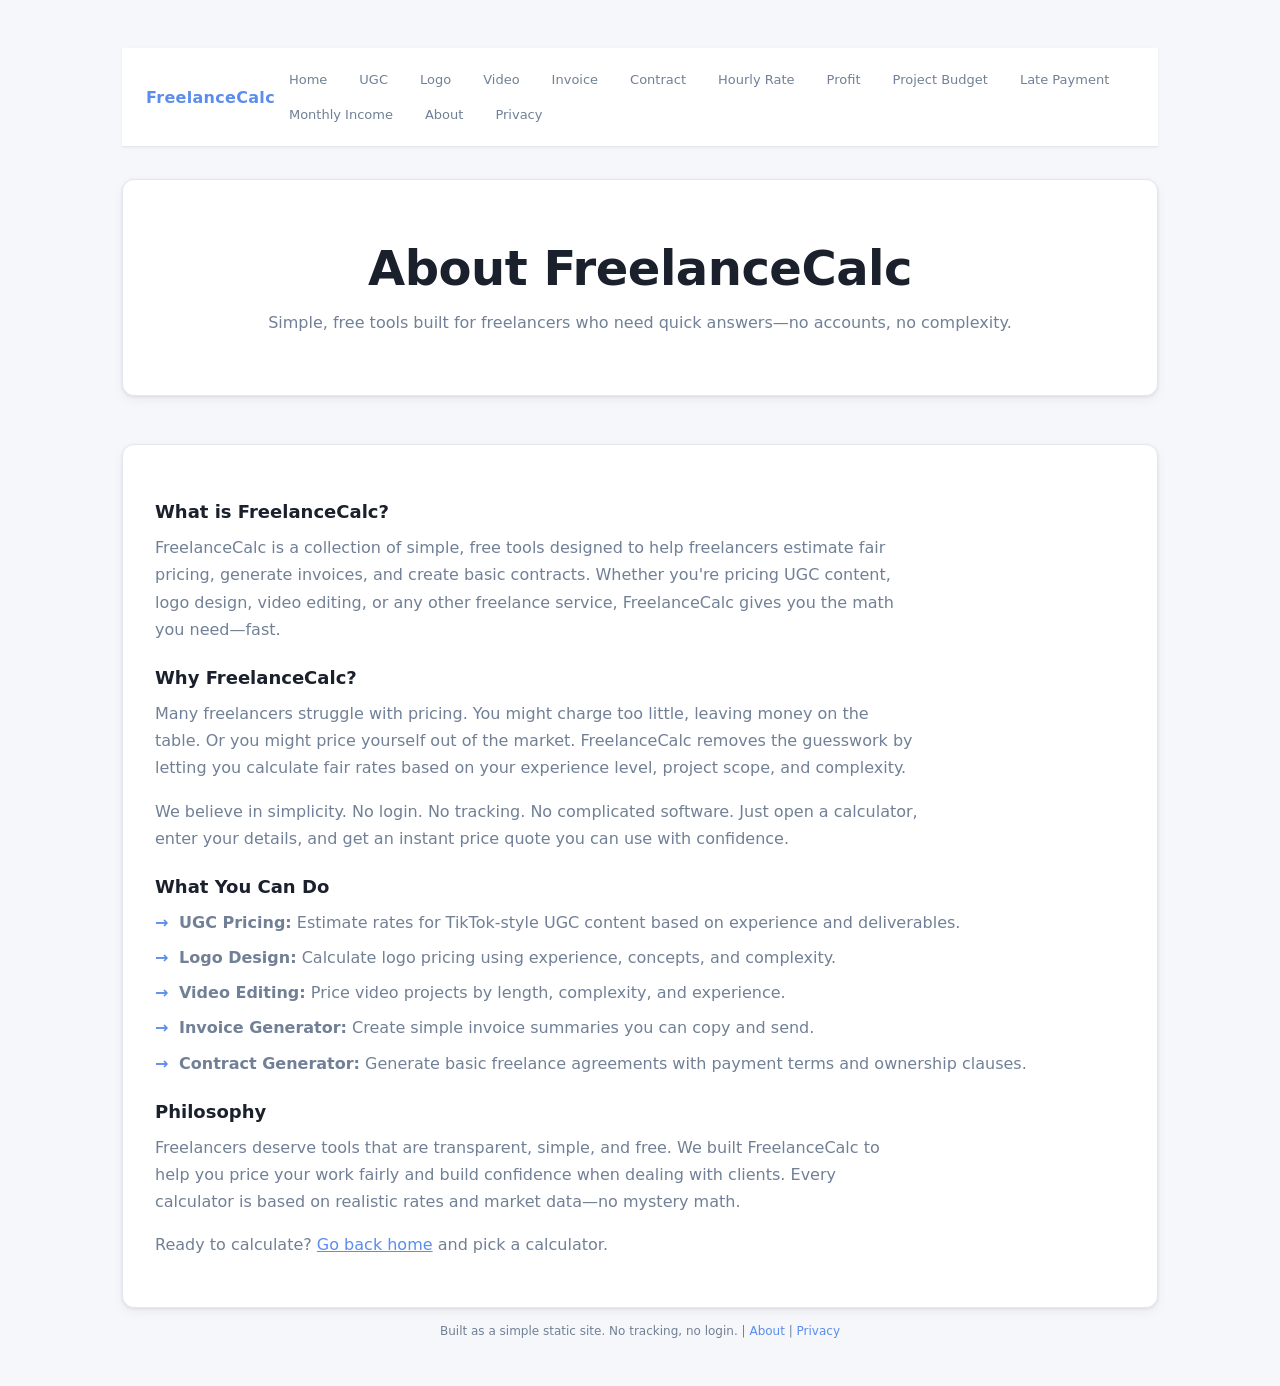
==== commit e205e0fe: "Add 5 new calculator tools to the website while keeping the existing design, layout, and navigation " ====
--- a/about.html/about.html
+++ b/about.html/about.html
@@ -61,6 +61,11 @@
         <a href="../video.html/video.html">Video</a>
         <a href="../invoice.html/invoice.html">Invoice</a>
         <a href="../contract.html/contract.html">Contract</a>
+        <a href="../hourly-rate.html/hourly-rate.html">Hourly Rate</a>
+        <a href="../profit.html/profit.html">Profit</a>
+        <a href="../project-budget.html/project-budget.html">Project Budget</a>
+        <a href="../late-payment.html/late-payment.html">Late Payment</a>
+        <a href="../monthly-income.html/monthly-income.html">Monthly Income</a>
         <a href="../about.html/about.html">About</a>
         <a href="../privacy.html/privacy.html">Privacy</a>
       </div>
@@ -77,6 +82,11 @@
       <a href="../video.html/video.html">Video</a>
       <a href="../invoice.html/invoice.html">Invoice</a>
       <a href="../contract.html/contract.html">Contract</a>
+      <a href="../hourly-rate.html/hourly-rate.html">Hourly Rate</a>
+      <a href="../profit.html/profit.html">Profit</a>
+      <a href="../project-budget.html/project-budget.html">Project Budget</a>
+      <a href="../late-payment.html/late-payment.html">Late Payment</a>
+      <a href="../monthly-income.html/monthly-income.html">Monthly Income</a>
       <a href="../about.html/about.html">About</a>
       <a href="../privacy.html/privacy.html">Privacy</a>
     </div>
--- a/style.css/style.css
+++ b/style.css/style.css
@@ -112,10 +112,11 @@
   background: var(--text);
   border-radius: 2px;
   transition: all 0.3s ease;
+  transform-origin: center center;
 }
 
 .hamburger.active span:nth-child(1) {
-  transform: rotate(45deg) translate(8px, 8px);
+  transform: translateY(9px) rotate(45deg);
 }
 
 .hamburger.active span:nth-child(2) {
@@ -123,20 +124,26 @@
 }
 
 .hamburger.active span:nth-child(3) {
-  transform: rotate(-45deg) translate(8px, -8px);
+  transform: translateY(-9px) rotate(-45deg);
 }
 
 /* Mobile Menu */
 .mobile-menu {
   display: none;
-  position: absolute;
-  top: 100%;
+  position: fixed;
+  top: 60px;
   left: 0;
   right: 0;
+  width: 100%;
   background: var(--card);
   border-bottom: 1px solid var(--border);
+  box-shadow: 0 2px 8px rgba(0,0,0,0.05);
+  z-index: 999;
+}
+
+.mobile-menu.active {
+  display: block;
   animation: slideDown 0.3s ease;
-  box-shadow: 0 2px 8px rgba(0,0,0,0.05);
 }
 
 @keyframes slideDown {
@@ -152,26 +159,32 @@
 
 .mobile-menu a {
   display: block;
-  padding: 12px 24px;
+  padding: 14px 20px;
   color: var(--muted);
   font-size: 14px;
   border-bottom: 1px solid var(--border);
   transition: all 0.2s ease;
+  font-weight: 500;
 }
 
 .mobile-menu a:hover {
   color: var(--accent);
   background: rgba(91,141,239,0.05);
-}
-
-.mobile-menu.active {
-  display: block;
 }
 
 /* Responsive */
 @media (max-width: 768px) {
+  :root {
+    --radius: 10px;
+  }
+
   .nav {
-    padding: 12px 16px;
+    padding: 14px 16px;
+    gap: 16px;
+  }
+
+  .brand {
+    font-size: 15px;
   }
 
   .navlinks {
@@ -183,41 +196,108 @@
   }
 
   .container {
-    padding: 24px 16px;
+    padding: 20px 16px;
   }
 
   .hero {
-    margin-top: 24px;
-    margin-bottom: 40px;
-    padding: 40px 24px;
+    margin-top: 16px;
+    margin-bottom: 32px;
+    padding: 32px 20px;
+    border-radius: 10px;
   }
 
   .hero h1 {
-    font-size: 36px;
+    font-size: 32px;
+    margin-bottom: 8px;
   }
 
   .hero-subtitle {
     margin-bottom: 12px;
-    font-size: 12px;
+    font-size: 11px;
+    padding: 6px 12px;
   }
 
   .hero p {
-    font-size: 15px;
+    font-size: 14px;
+    line-height: 1.5;
+  }
+
+  .grid {
+    gap: 16px;
+    margin-top: 24px;
   }
 
   .card {
-    padding: 24px;
+    padding: 20px;
+    margin-bottom: 0;
+    border-radius: 10px;
+  }
+
+  .card h2 {
+    font-size: 16px;
+    margin-bottom: 10px;
+  }
+
+  .card p {
+    font-size: 13px;
     margin-bottom: 16px;
   }
 
   .button {
-    padding: 11px 20px;
+    padding: 10px 20px;
     font-size: 13px;
     width: 100%;
+    border-radius: 16px;
   }
 
   .button.secondary {
     width: auto;
+    padding: 10px 18px;
+  }
+
+  .mobile-menu {
+    max-height: 300px;
+    overflow-y: auto;
+  }
+
+  .mobile-menu a {
+    padding: 14px 20px;
+    font-size: 14px;
+  }
+
+  .footer {
+    font-size: 11px;
+    margin-top: 24px;
+    padding: 16px 0;
+  }
+}
+
+@media (max-width: 480px) {
+  .container {
+    padding: 16px 12px;
+  }
+
+  .nav {
+    padding: 12px 12px;
+  }
+
+  .hero {
+    padding: 24px 16px;
+    margin-top: 12px;
+    margin-bottom: 24px;
+  }
+
+  .hero h1 {
+    font-size: 28px;
+  }
+
+  .card {
+    padding: 16px;
+  }
+
+  .button {
+    padding: 9px 16px;
+    font-size: 12px;
   }
 }
 
